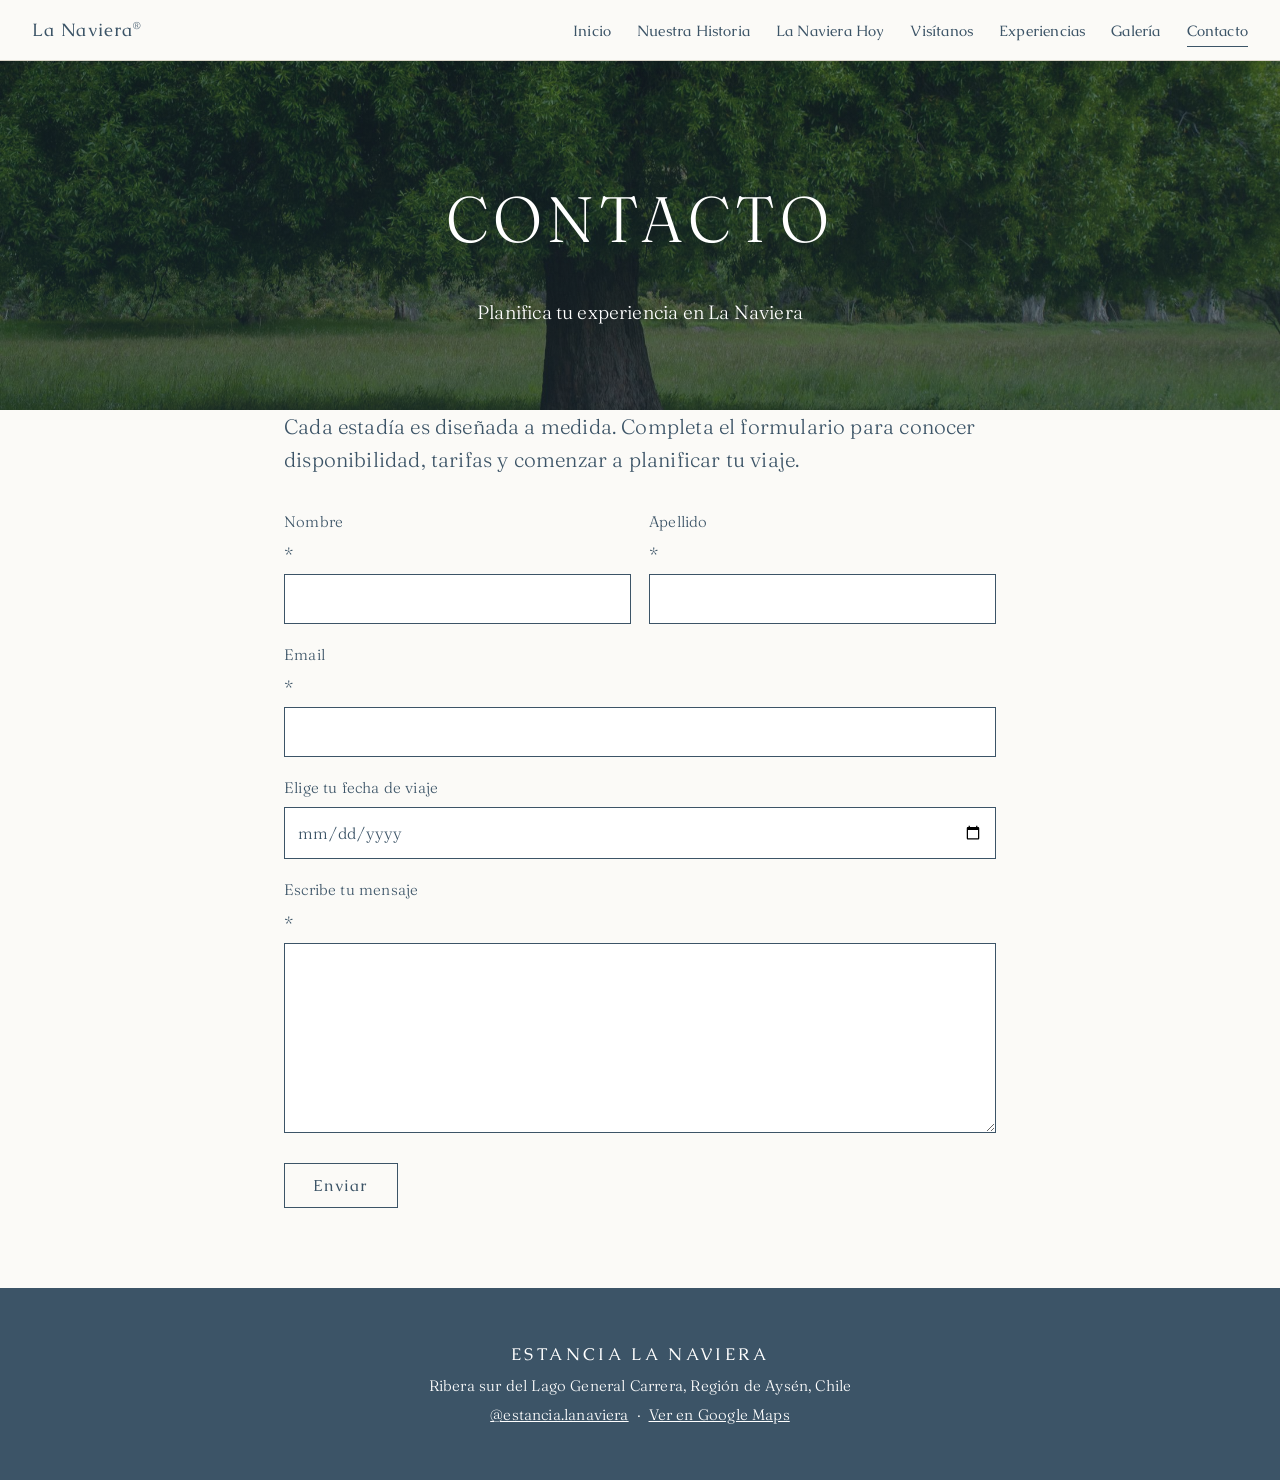
==== contacto/index.html @ 1878176e "Site" ====
<!doctype html>
<html lang="es">
<head>
<meta charset="utf-8">
<meta name="viewport" content="width=device-width, initial-scale=1">
<title>Contacto | Estancia La Naviera</title>
<meta name="description" content="Planifica tu viaje a La Naviera: consulta disponibilidad y tarifas de estadías a medida en el Lago General Carrera.">
<meta property="og:title" content="Contacto | Estancia La Naviera">
<meta property="og:description" content="Planifica tu viaje a La Naviera: consulta disponibilidad y tarifas de estadías a medida en el Lago General Carrera.">
<meta property="og:type" content="website">
<meta property="og:image" content="https://lanaviera.cl/images/inicio-hero.jpg">
<link rel="preconnect" href="https://fonts.googleapis.com">
<link rel="preconnect" href="https://fonts.gstatic.com" crossorigin>
<link href="https://fonts.googleapis.com/css2?family=Caudex:wght@400;700&family=Fraunces:opsz,wght@9..144,300;9..144,400;9..144,600&display=swap" rel="stylesheet">
<link rel="stylesheet" href="../assets/site.css">
</head>
<body class="">
<header class="site">
  <a class="brand" href="../">La Naviera<sup>®</sup></a>
  <button class="menu-btn" aria-expanded="false" aria-controls="nav">Menú</button>
  <nav id="nav" aria-label="Principal"><ul><li><a href="../">Inicio</a></li><li><a href="../nuestra-historia/">Nuestra Historia</a></li><li><a href="../la-naviera-hoy/">La Naviera Hoy</a></li><li><a href="../visitanos/">Visítanos</a></li><li><a href="../experiencias/">Experiencias</a></li><li><a href="../galeria/">Galería</a></li><li><a href="../contacto/" aria-current="page">Contacto</a></li></ul></nav>
</header>
<main>

<section class="page-head" style="--bg:url(../images/contacto/cabecera.jpg)">
  <h1>Contacto</h1>
  <p>Planifica tu experiencia en La Naviera</p>
</section>
<section class="wrap narrow">
  <p class="lead">Cada estadía es diseñada a medida. Completa el formulario para conocer disponibilidad, tarifas y comenzar a planificar tu viaje.</p>
  <form class="contact" action="https://formspree.io/f/REEMPLAZAR_ID" method="post">
    <div class="row">
      <label>Nombre <span aria-hidden="true">*</span><input name="nombre" required autocomplete="given-name"></label>
      <label>Apellido <span aria-hidden="true">*</span><input name="apellido" required autocomplete="family-name"></label>
    </div>
    <label>Email <span aria-hidden="true">*</span><input type="email" name="email" required autocomplete="email"></label>
    <label>Elige tu fecha de viaje<input type="date" name="fecha_de_viaje"></label>
    <label>Escribe tu mensaje <span aria-hidden="true">*</span><textarea name="mensaje" rows="6" required></textarea></label>
    <input type="text" name="_gotcha" tabindex="-1" autocomplete="off" class="hp" aria-hidden="true">
    <input type="hidden" name="_subject" value="Consulta desde lanaviera.cl">
    <button class="btn" type="submit">Enviar</button>
  </form>
</section>

</main>
<footer class="site">
  <p class="foot-name">Estancia La Naviera</p>
  <p>Ribera sur del Lago General Carrera, Región de Aysén, Chile</p>
  <p><a href="https://www.instagram.com/estancia.lanaviera/" rel="noopener">@estancia.lanaviera</a> &nbsp;·&nbsp; <a href="https://www.google.com/maps/place/Estancia+La+Naviera/@-46.8469447,-72.7045841,15z/data=!3m1!4b1!4m6!3m5!1s0xae4b30122d4ef925:0x370ae4fd4bd5f551!8m2!3d-46.8469448!4d-72.7045841!16s%2Fg%2F11vymwhdpd?entry=ttu&g_ep=EgoyMDI2MDMxOC4xIKXMDSoASAFQAw%3D%3D" rel="noopener">Ver en Google Maps</a></p>
</footer>
<dialog id="lightbox"><button class="lb-close" aria-label="Cerrar">&times;</button><img alt=""></dialog>
<script src="../assets/site.js"></script>
</body>
</html>
---- assets/site.css ----
:root{--ink:#3c5467;--band:#4f7098;--paper:#fbfaf7;--rule:#d9d4c9;--soft:#dcd7cc}
*{box-sizing:border-box}
html{scroll-behavior:smooth}
body{margin:0;background:var(--paper);color:var(--ink);font-family:"Fraunces",Georgia,serif;font-weight:300;font-size:1.125rem;line-height:1.75;letter-spacing:.01em}
img{max-width:100%;height:auto;display:block;color:transparent}
a{color:inherit}
h1,h2,h3{font-weight:400;line-height:1.2;margin:0 0 .6em}
h2{font-size:clamp(1.6rem,3.2vw,2.2rem)}
h3{font-size:1.35rem}
p{margin:0 0 1.1em}
.wrap{max-width:1120px;margin:0 auto;padding:0 24px}
.narrow{max-width:760px}
.center{text-align:center}
.prose{max-width:760px;padding-top:56px;padding-bottom:24px}
.lead{font-size:1.3rem;line-height:1.6}

header.site{position:sticky;top:0;z-index:20;display:flex;align-items:center;justify-content:space-between;gap:24px;padding:14px 32px;background:rgba(251,250,247,.96);border-bottom:1px solid var(--rule)}
.brand{font-family:"Caudex",serif;font-size:1.15rem;text-decoration:none;letter-spacing:.06em;white-space:nowrap}
.brand sup{font-size:.55em}
header nav ul{display:flex;gap:26px;list-style:none;margin:0;padding:0}
header nav a{font-family:"Caudex",serif;font-size:.95rem;text-decoration:none;padding:6px 0;border-bottom:1px solid transparent}
header nav a:hover,header nav a[aria-current]{border-bottom-color:var(--ink)}
.menu-btn{display:none;font:inherit;font-family:"Caudex",serif;background:none;border:1px solid var(--ink);color:var(--ink);padding:6px 14px;cursor:pointer}

.hero{min-height:calc(100vh - 58px);display:flex;align-items:flex-end;color:#fff;background:linear-gradient(rgba(30,45,58,.25),rgba(30,45,58,.55)),#5d7a92 url(../images/inicio-hero.jpg) center/cover}
.home .hero{background-image:linear-gradient(rgba(30,45,58,.25),rgba(30,45,58,.55)),url(../images/inicio-hero.jpg)}
.hero-inner{max-width:1120px;margin:0 auto;padding:0 24px 64px;width:100%}
.kicker{letter-spacing:.35em;text-transform:uppercase;font-size:.9rem;margin:0}
.hero h1{font-size:clamp(3rem,12vw,9rem);letter-spacing:.04em;text-transform:uppercase;font-weight:300;margin:.05em 0 .25em}
.hero .lede{max-width:760px;font-size:1.2rem}
.welcome{letter-spacing:.3em;text-transform:uppercase;font-size:.85rem;margin-top:1.5em}

.section-title{text-align:center;margin:72px 0 40px;letter-spacing:.08em}
.split{display:grid;grid-template-columns:1fr 1fr;gap:48px;padding-bottom:72px}
.split .section-title{grid-column:1/-1;margin-bottom:0}
.card h3{letter-spacing:.04em}
.pull,.poem{margin:1.6em 0;padding:0}
.pull{font-size:1.35rem;font-style:italic;line-height:1.5}
cite{display:block;font-style:normal;font-size:.85rem;letter-spacing:.12em;text-transform:uppercase;margin-top:.8em;opacity:.8}
.poem{font-style:italic;text-align:center;margin:56px auto}
.poem span{display:block}
.btn{display:inline-block;margin-top:.8em;padding:11px 28px;border:1px solid var(--ink);text-decoration:none;font-family:"Caudex",serif;letter-spacing:.08em;background:transparent;color:var(--ink);cursor:pointer;font-size:1rem}
.btn:hover{background:var(--ink);color:#fff}
.btn.light{border-color:#fff;color:#fff}
.btn.light:hover{background:#fff;color:var(--band)}
.band{background:var(--band);color:#fff;padding:72px 0;text-align:center}
.band .narrow{max-width:760px}
.band .poem,.band a{color:#fff}

.ph{margin:0;background:var(--soft)}
.ph img{width:100%}
.card .ph{margin:1.4em 0}
.strip{display:grid;grid-template-columns:repeat(4,1fr);gap:10px}
.strip .ph{aspect-ratio:4/5}
.strip .ph img{height:100%;object-fit:cover}
.ig{margin:24px 0 72px}

.page-head{padding:120px 24px 80px;text-align:center;color:#fff;background:linear-gradient(rgba(30,45,58,.5),rgba(30,45,58,.6)),#5d7a92 var(--bg,none) center/cover}
.page-head.plain{background:none;color:var(--ink);padding:72px 24px 24px}
.page-head h1{font-size:clamp(2.2rem,6vw,4rem);letter-spacing:.08em;text-transform:uppercase;font-weight:300}
.page-head p{max-width:720px;margin:0 auto;font-size:1.2rem}
.prose .ph{margin:2.2em 0}
.prose .ph.wide{margin-left:-60px;margin-right:-60px}
.book{display:grid;grid-template-columns:240px 1fr;gap:40px;align-items:center;margin:72px 0;padding-top:48px;border-top:1px solid var(--rule)}

.topics{padding-top:32px}
.topic{display:grid;grid-template-columns:1fr 1fr;gap:56px;align-items:center;padding:56px 0;border-bottom:1px solid var(--rule)}
.topic:nth-child(even) div{order:2}
.topic .ph{aspect-ratio:4/3}
.topic .ph img{height:100%;object-fit:cover}

.lodging{padding-top:56px}
.lodging p{max-width:760px}
.rail{display:flex;gap:12px;overflow-x:auto;scroll-snap-type:x mandatory;padding-bottom:12px;margin-bottom:16px}
.rail .ph{flex:0 0 min(72vw,520px);scroll-snap-align:start;aspect-ratio:4/3;cursor:zoom-in}
.rail .ph img{height:100%;object-fit:cover}
.pkg{list-style:none;padding:0;margin:0 0 24px;font-size:1.25rem}
.pkg li{padding:10px 0;border-bottom:1px solid rgba(255,255,255,.35)}
.pkg a{text-decoration:none}
.pkg a:hover{text-decoration:underline}

.exps{padding-top:56px}
.exps>h2{text-align:center;letter-spacing:.08em}
.group-intro{text-align:center;max-width:620px;margin:0 auto 32px;font-style:italic}
.exp{padding:28px 0;border-top:1px solid var(--rule);max-width:860px;margin:0 auto}
.exp header{display:flex;justify-content:space-between;gap:24px;align-items:baseline;flex-wrap:wrap}
.dur{font-family:"Caudex",serif;letter-spacing:.14em;text-transform:uppercase;font-size:.85rem}
.note{max-width:860px;margin:32px auto;font-size:.95rem;font-style:italic}

.masonry{column-count:3;column-gap:12px;margin:32px 0}
.masonry a{display:block;margin-bottom:12px;background:var(--soft);min-height:120px;cursor:zoom-in}
.archive h2{text-align:center;margin-bottom:8px}
dialog#lightbox{border:0;padding:0;background:transparent;max-width:94vw;max-height:94vh}
dialog#lightbox::backdrop{background:rgba(20,28,36,.9)}
dialog#lightbox img{max-height:90vh;width:auto;margin:auto}
.lb-close{position:absolute;top:0;right:0;font-size:2rem;line-height:1;background:rgba(0,0,0,.5);color:#fff;border:0;padding:6px 14px;cursor:pointer}

.contact{display:grid;gap:18px;margin:32px 0 80px}
.contact .row{display:grid;grid-template-columns:1fr 1fr;gap:18px}
.contact label{display:grid;gap:6px;font-size:.95rem}
.contact input,.contact textarea{font:inherit;font-size:1rem;color:var(--ink);padding:10px 12px;border:1px solid var(--ink);background:#fff;border-radius:0}
.contact input:focus,.contact textarea:focus{outline:2px solid var(--band);outline-offset:1px}
.contact .btn{justify-self:start}
.hp{position:absolute;left:-9999px}

footer.site{background:var(--ink);color:#fff;text-align:center;padding:48px 24px;font-size:.95rem}
footer.site p{margin:.2em 0}
.foot-name{font-family:"Caudex",serif;letter-spacing:.2em;text-transform:uppercase;font-size:1.05rem}

@media (max-width:900px){
  header.site{padding:12px 20px;flex-wrap:wrap}
  .menu-btn{display:block}
  header nav{display:none;width:100%}
  header nav.open{display:block}
  header nav ul{flex-direction:column;gap:2px;padding:10px 0}
  header nav a{display:block;padding:10px 0}
  .split,.topic,.book{grid-template-columns:1fr;gap:28px}
  .topic:nth-child(even) div{order:0}
  .strip{grid-template-columns:repeat(2,1fr)}
  .masonry{column-count:2}
  .prose .ph.wide{margin-left:0;margin-right:0}
  .book{justify-items:center;text-align:center}
  .book .ph{max-width:220px}
}
@media (max-width:560px){
  body{font-size:1.05rem}
  .masonry{column-count:1}
  .contact .row{grid-template-columns:1fr}
  .hero-inner{padding-bottom:40px}
}
@media (prefers-reduced-motion:reduce){html{scroll-behavior:auto}}
.pkg .en{margin-left:12px;font-size:.8rem;letter-spacing:.12em;text-transform:uppercase;border:1px solid rgba(255,255,255,.6);padding:2px 10px;white-space:nowrap}
.exp{display:grid;grid-template-columns:300px 1fr;gap:32px;align-items:start}
.exp .ph{aspect-ratio:4/3}
.exp .ph img{height:100%;object-fit:cover}
.band .map{margin:40px auto 0;max-width:820px;background:#fff;padding:8px}
@media (max-width:700px){.exp{grid-template-columns:1fr;gap:16px}}
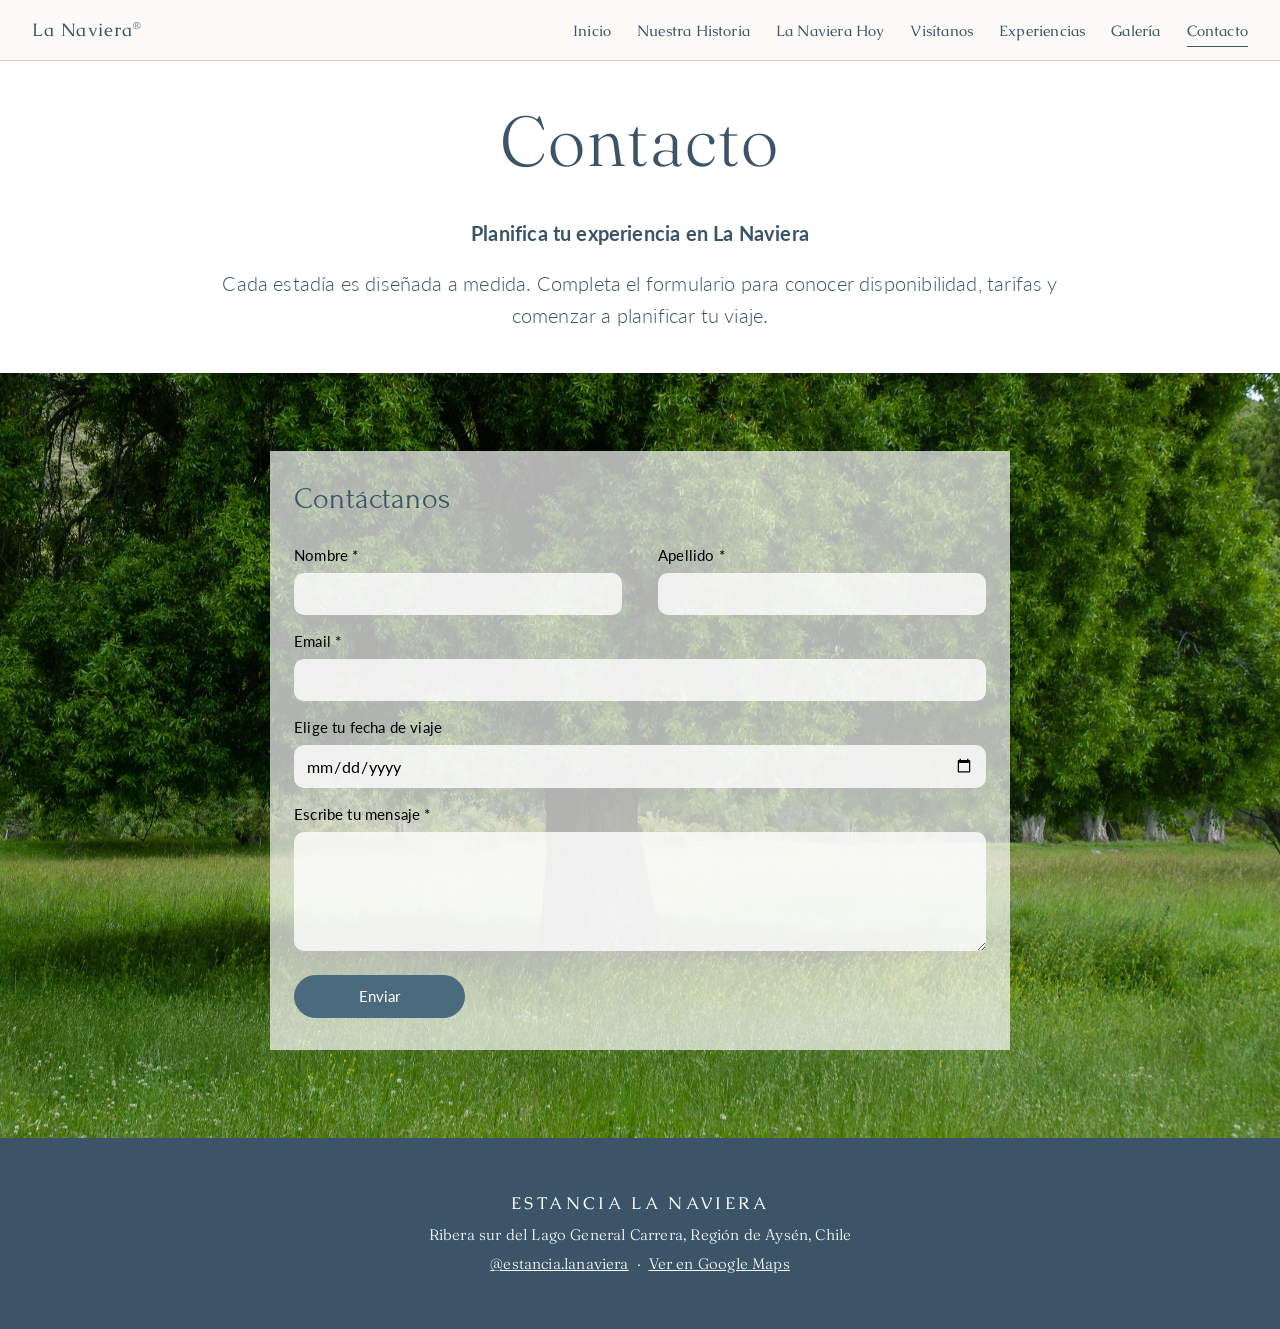
==== commit 4e04ea32: "Match Wix layout" ====
--- a/contacto/index.html
+++ b/contacto/index.html
@@ -11,10 +11,10 @@
 <meta property="og:image" content="https://lanaviera.cl/images/inicio-hero.jpg">
 <link rel="preconnect" href="https://fonts.googleapis.com">
 <link rel="preconnect" href="https://fonts.gstatic.com" crossorigin>
-<link href="https://fonts.googleapis.com/css2?family=Caudex:wght@400;700&family=Fraunces:opsz,wght@9..144,300;9..144,400;9..144,600&display=swap" rel="stylesheet">
+<link href="https://fonts.googleapis.com/css2?family=Caudex:wght@400;700&family=Forum&family=Fraunces:opsz,wght@9..144,300;9..144,400;9..144,600&family=Lato:ital,wght@0,300;0,400;0,700;1,300&display=swap" rel="stylesheet">
 <link rel="stylesheet" href="../assets/site.css">
 </head>
-<body class="">
+<body>
 <header class="site">
   <a class="brand" href="../">La Naviera<sup>®</sup></a>
   <button class="menu-btn" aria-expanded="false" aria-controls="nav">Menú</button>
@@ -22,23 +22,25 @@
 </header>
 <main>
 
-<section class="page-head" style="--bg:url(../images/contacto/cabecera.jpg)">
-  <h1>Contacto</h1>
-  <p>Planifica tu experiencia en La Naviera</p>
+<section class="w-title">
+  <h1 class="display">Contacto</h1>
+  <p><strong>Planifica tu experiencia en La Naviera</strong></p>
+  <p>Cada estadía es diseñada a medida. Completa el formulario para conocer disponibilidad, tarifas y comenzar a planificar tu viaje.</p>
 </section>
-<section class="wrap narrow">
-  <p class="lead">Cada estadía es diseñada a medida. Completa el formulario para conocer disponibilidad, tarifas y comenzar a planificar tu viaje.</p>
+<section class="contact-bg">
+  <img class="bg" src="../images/contacto/cabecera.jpg" alt="" loading="lazy">
   <form class="contact" action="https://formspree.io/f/REEMPLAZAR_ID" method="post">
+    <h2>Contáctanos</h2>
     <div class="row">
-      <label>Nombre <span aria-hidden="true">*</span><input name="nombre" required autocomplete="given-name"></label>
-      <label>Apellido <span aria-hidden="true">*</span><input name="apellido" required autocomplete="family-name"></label>
+      <label>Nombre *<input name="nombre" required autocomplete="given-name"></label>
+      <label>Apellido *<input name="apellido" required autocomplete="family-name"></label>
     </div>
-    <label>Email <span aria-hidden="true">*</span><input type="email" name="email" required autocomplete="email"></label>
+    <label>Email *<input type="email" name="email" required autocomplete="email"></label>
     <label>Elige tu fecha de viaje<input type="date" name="fecha_de_viaje"></label>
-    <label>Escribe tu mensaje <span aria-hidden="true">*</span><textarea name="mensaje" rows="6" required></textarea></label>
+    <label>Escribe tu mensaje *<textarea name="mensaje" rows="4" required></textarea></label>
     <input type="text" name="_gotcha" tabindex="-1" autocomplete="off" class="hp" aria-hidden="true">
     <input type="hidden" name="_subject" value="Consulta desde lanaviera.cl">
-    <button class="btn" type="submit">Enviar</button>
+    <button class="pill dark" type="submit">Enviar</button>
   </form>
 </section>
 
--- a/assets/site.css
+++ b/assets/site.css
@@ -1,19 +1,12 @@
-:root{--ink:#3c5467;--band:#4f7098;--paper:#fbfaf7;--rule:#d9d4c9;--soft:#dcd7cc}
+:root{--ink:#3c5467;--band:#4f7098;--paper:#fbfaf7;--rule:#d9d4c9;--soft:#dcd7cc;
+  --blue:#55799b;--blue-light:#85a1b9;--blue-dark:#4a6b7e;--cream:#f9faf3;--slate:#3c5467}
 *{box-sizing:border-box}
 html{scroll-behavior:smooth}
-body{margin:0;background:var(--paper);color:var(--ink);font-family:"Fraunces",Georgia,serif;font-weight:300;font-size:1.125rem;line-height:1.75;letter-spacing:.01em}
+body{margin:0;background:#fff;color:var(--ink);font-family:"Fraunces",Georgia,serif;font-weight:300;font-size:1.125rem;line-height:1.75;letter-spacing:.01em}
 img{max-width:100%;height:auto;display:block;color:transparent}
 a{color:inherit}
-h1,h2,h3{font-weight:400;line-height:1.2;margin:0 0 .6em}
-h2{font-size:clamp(1.6rem,3.2vw,2.2rem)}
-h3{font-size:1.35rem}
-p{margin:0 0 1.1em}
-.wrap{max-width:1120px;margin:0 auto;padding:0 24px}
-.narrow{max-width:760px}
-.center{text-align:center}
-.prose{max-width:760px;padding-top:56px;padding-bottom:24px}
-.lead{font-size:1.3rem;line-height:1.6}
-
+
+/* ---------- header (unchanged) ---------- */
 header.site{position:sticky;top:0;z-index:20;display:flex;align-items:center;justify-content:space-between;gap:24px;padding:14px 32px;background:rgba(251,250,247,.96);border-bottom:1px solid var(--rule)}
 .brand{font-family:"Caudex",serif;font-size:1.15rem;text-decoration:none;letter-spacing:.06em;white-space:nowrap}
 .brand sup{font-size:.55em}
@@ -22,91 +15,177 @@
 header nav a:hover,header nav a[aria-current]{border-bottom-color:var(--ink)}
 .menu-btn{display:none;font:inherit;font-family:"Caudex",serif;background:none;border:1px solid var(--ink);color:var(--ink);padding:6px 14px;cursor:pointer}
 
-.hero{min-height:calc(100vh - 58px);display:flex;align-items:flex-end;color:#fff;background:linear-gradient(rgba(30,45,58,.25),rgba(30,45,58,.55)),#5d7a92 url(../images/inicio-hero.jpg) center/cover}
-.home .hero{background-image:linear-gradient(rgba(30,45,58,.25),rgba(30,45,58,.55)),url(../images/inicio-hero.jpg)}
-.hero-inner{max-width:1120px;margin:0 auto;padding:0 24px 64px;width:100%}
-.kicker{letter-spacing:.35em;text-transform:uppercase;font-size:.9rem;margin:0}
-.hero h1{font-size:clamp(3rem,12vw,9rem);letter-spacing:.04em;text-transform:uppercase;font-weight:300;margin:.05em 0 .25em}
-.hero .lede{max-width:760px;font-size:1.2rem}
-.welcome{letter-spacing:.3em;text-transform:uppercase;font-size:.85rem;margin-top:1.5em}
-
-.section-title{text-align:center;margin:72px 0 40px;letter-spacing:.08em}
-.split{display:grid;grid-template-columns:1fr 1fr;gap:48px;padding-bottom:72px}
-.split .section-title{grid-column:1/-1;margin-bottom:0}
-.card h3{letter-spacing:.04em}
-.pull,.poem{margin:1.6em 0;padding:0}
-.pull{font-size:1.35rem;font-style:italic;line-height:1.5}
-cite{display:block;font-style:normal;font-size:.85rem;letter-spacing:.12em;text-transform:uppercase;margin-top:.8em;opacity:.8}
-.poem{font-style:italic;text-align:center;margin:56px auto}
-.poem span{display:block}
-.btn{display:inline-block;margin-top:.8em;padding:11px 28px;border:1px solid var(--ink);text-decoration:none;font-family:"Caudex",serif;letter-spacing:.08em;background:transparent;color:var(--ink);cursor:pointer;font-size:1rem}
-.btn:hover{background:var(--ink);color:#fff}
-.btn.light{border-color:#fff;color:#fff}
-.btn.light:hover{background:#fff;color:var(--band)}
-.band{background:var(--band);color:#fff;padding:72px 0;text-align:center}
-.band .narrow{max-width:760px}
-.band .poem,.band a{color:#fff}
-
-.ph{margin:0;background:var(--soft)}
-.ph img{width:100%}
-.card .ph{margin:1.4em 0}
-.strip{display:grid;grid-template-columns:repeat(4,1fr);gap:10px}
-.strip .ph{aspect-ratio:4/5}
-.strip .ph img{height:100%;object-fit:cover}
-.ig{margin:24px 0 72px}
-
-.page-head{padding:120px 24px 80px;text-align:center;color:#fff;background:linear-gradient(rgba(30,45,58,.5),rgba(30,45,58,.6)),#5d7a92 var(--bg,none) center/cover}
-.page-head.plain{background:none;color:var(--ink);padding:72px 24px 24px}
-.page-head h1{font-size:clamp(2.2rem,6vw,4rem);letter-spacing:.08em;text-transform:uppercase;font-weight:300}
-.page-head p{max-width:720px;margin:0 auto;font-size:1.2rem}
-.prose .ph{margin:2.2em 0}
-.prose .ph.wide{margin-left:-60px;margin-right:-60px}
-.book{display:grid;grid-template-columns:240px 1fr;gap:40px;align-items:center;margin:72px 0;padding-top:48px;border-top:1px solid var(--rule)}
-
-.topics{padding-top:32px}
-.topic{display:grid;grid-template-columns:1fr 1fr;gap:56px;align-items:center;padding:56px 0;border-bottom:1px solid var(--rule)}
-.topic:nth-child(even) div{order:2}
-.topic .ph{aspect-ratio:4/3}
-.topic .ph img{height:100%;object-fit:cover}
-
-.lodging{padding-top:56px}
-.lodging p{max-width:760px}
-.rail{display:flex;gap:12px;overflow-x:auto;scroll-snap-type:x mandatory;padding-bottom:12px;margin-bottom:16px}
-.rail .ph{flex:0 0 min(72vw,520px);scroll-snap-align:start;aspect-ratio:4/3;cursor:zoom-in}
-.rail .ph img{height:100%;object-fit:cover}
-.pkg{list-style:none;padding:0;margin:0 0 24px;font-size:1.25rem}
-.pkg li{padding:10px 0;border-bottom:1px solid rgba(255,255,255,.35)}
-.pkg a{text-decoration:none}
-.pkg a:hover{text-decoration:underline}
-
-.exps{padding-top:56px}
-.exps>h2{text-align:center;letter-spacing:.08em}
-.group-intro{text-align:center;max-width:620px;margin:0 auto 32px;font-style:italic}
-.exp{padding:28px 0;border-top:1px solid var(--rule);max-width:860px;margin:0 auto}
-.exp header{display:flex;justify-content:space-between;gap:24px;align-items:baseline;flex-wrap:wrap}
-.dur{font-family:"Caudex",serif;letter-spacing:.14em;text-transform:uppercase;font-size:.85rem}
-.note{max-width:860px;margin:32px auto;font-size:.95rem;font-style:italic}
-
-.masonry{column-count:3;column-gap:12px;margin:32px 0}
-.masonry a{display:block;margin-bottom:12px;background:var(--soft);min-height:120px;cursor:zoom-in}
-.archive h2{text-align:center;margin-bottom:8px}
+/* ---------- footer (unchanged) ---------- */
+footer.site{background:var(--ink);color:#fff;text-align:center;padding:48px 24px;font-size:.95rem}
+footer.site p{margin:.2em 0}
+.foot-name{font-family:"Caudex",serif;letter-spacing:.2em;text-transform:uppercase;font-size:1.05rem}
+
+/* ---------- lightbox ---------- */
 dialog#lightbox{border:0;padding:0;background:transparent;max-width:94vw;max-height:94vh}
 dialog#lightbox::backdrop{background:rgba(20,28,36,.9)}
 dialog#lightbox img{max-height:90vh;width:auto;margin:auto}
 .lb-close{position:absolute;top:0;right:0;font-size:2rem;line-height:1;background:rgba(0,0,0,.5);color:#fff;border:0;padding:6px 14px;cursor:pointer}
 
-.contact{display:grid;gap:18px;margin:32px 0 80px}
-.contact .row{display:grid;grid-template-columns:1fr 1fr;gap:18px}
-.contact label{display:grid;gap:6px;font-size:.95rem}
-.contact input,.contact textarea{font:inherit;font-size:1rem;color:var(--ink);padding:10px 12px;border:1px solid var(--ink);background:#fff;border-radius:0}
-.contact input:focus,.contact textarea:focus{outline:2px solid var(--band);outline-offset:1px}
-.contact .btn{justify-self:start}
+/* ================= page body (follows the Wix layout) ================= */
+main{font-family:"Lato",Helvetica,Arial,sans-serif;font-weight:300;font-size:17px;line-height:1.6;color:var(--slate);overflow-x:hidden}
+main p{margin:0 0 .9em}
+main strong{font-weight:700}
+.center{text-align:center}
+.rule{border:0;border-top:1px solid #c9cfd4;max-width:1000px;margin:0 auto 24px}
+.display{font-family:"Fraunces",Georgia,serif;font-weight:300;font-size:clamp(2.4rem,6vw,4.4rem);letter-spacing:.03em;line-height:1.15;text-align:center;margin:0 0 .5em;color:var(--slate)}
+.display.md{font-size:clamp(1.9rem,4vw,2.5rem)}
+.display.sm{font-size:clamp(2rem,4.5vw,3.1rem)}
+.w-sec{padding:40px 20px 56px}
+.w-sec.flush{padding:10px 0 40px}
+
+/* buttons */
+.pill{display:inline-block;font-family:"Lato",sans-serif;font-weight:400;font-size:15px;text-decoration:none;padding:9px 34px;border-radius:12px;border:1px solid var(--blue);line-height:1.4;cursor:pointer;transition:opacity .2s}
+.pill:hover{opacity:.85}
+.pill.white{background:#fff;color:var(--blue);border-color:#fff}
+.pill.blue{background:var(--blue);color:#fff}
+.pill.light{background:var(--blue-light);border-color:var(--blue-light);color:#fff}
+.pill.outline{background:transparent;color:#fff;border-color:#fff}
+.pill.dark{background:var(--blue-dark);border-color:var(--blue-dark);color:#fff;border-radius:100px;padding:10px 64px}
+.w-sec .center{margin-top:28px}
+
+/* hero */
+.w-hero{position:relative;height:min(78vh,760px);min-height:380px;background:var(--slate);overflow:hidden}
+.w-hero img{width:100%;height:100%;object-fit:cover}
+.w-hero::after{content:"";position:absolute;inset:0;background:rgba(20,30,40,.18)}
+.hero-text{position:absolute;inset:0;z-index:1;display:flex;flex-direction:column;align-items:center;justify-content:center;color:#fff;text-align:center;padding:0 16px}
+.hero-text h1{font-family:"Fraunces",Georgia,serif;font-weight:300;font-size:clamp(2.6rem,8vw,6rem);letter-spacing:.04em;text-transform:uppercase;line-height:1;margin:0}
+.home-hero{height:min(92vh,940px)}
+.home-hero .hero-text h1{font-size:clamp(3.2rem,12vw,9.4rem)}
+.hero-kicker{font-family:"Fraunces",Georgia,serif;font-size:clamp(1rem,2vw,1.5rem);letter-spacing:.06em;text-transform:uppercase;margin:0 0 .2em}
+.forum .hero-text h1{font-family:"Forum",Georgia,serif;font-size:clamp(2.4rem,6vw,3.6rem)}
+.spaced .hero-text h1,h1.spaced{letter-spacing:.45em}
+
+/* intro under hero */
+.w-intro{max-width:930px;margin:0 auto;padding:36px 20px 24px;text-align:center;font-family:"Fraunces",Georgia,serif;font-size:clamp(1.1rem,2.2vw,1.375rem);line-height:1.55}
+.w-intro .strong,.w-title .strong{font-weight:600}
+.w-intro.lines{font-family:"Lato",sans-serif;font-weight:300;font-size:clamp(1.05rem,2vw,1.25rem)}
+.w-title{max-width:930px;margin:0 auto;padding:40px 20px 24px;text-align:center}
+.w-title h1.spaced{font-family:"Fraunces",Georgia,serif;font-weight:400;font-size:clamp(1.8rem,5vw,3.5rem);text-transform:uppercase;margin:0 0 .3em}
+.w-title p{font-size:clamp(1rem,2vw,1.25rem)}
+.w-title .strong{font-family:"Fraunces",Georgia,serif;font-size:clamp(1.1rem,2.2vw,1.375rem)}
+
+/* home: cards */
+.cards{display:grid;grid-template-columns:1fr 1fr;gap:56px;max-width:900px;margin:40px auto 0;align-items:start}
+.card{background:var(--blue);color:#fff;text-align:center;padding:0 28px 32px;margin-top:174px;font-size:18px}
+.card .circle{width:348px;max-width:100%;aspect-ratio:1;object-fit:cover;border-radius:50%;margin:-174px auto 24px}
+.card h3{font-family:"Lato",sans-serif;font-weight:700;font-size:18px;margin:0 0 1em}
+.card-quote{margin-top:1.2em}
+.card .pill{margin-top:20px}
+
+/* home: map band */
+.map-band{position:relative;max-width:1100px;margin:32px auto 0}
+.map-band .map{position:relative;z-index:1;width:741px;max-width:calc(100% - 40px);margin:0 auto}
+.map-band::before{content:"";position:absolute;left:50%;transform:translateX(-50%);width:100vw;top:45%;bottom:0;background:var(--blue)}
+.band-text{position:relative;z-index:1;color:#fff;text-align:center;padding:28px 20px 30px;font-size:16px}
+.band-text p{margin:0}
+
+/* sliders */
+.slider{position:relative;margin:24px 0 0}
+.sl-track{display:flex;gap:10px;overflow-x:auto;scroll-snap-type:x mandatory;scroll-behavior:smooth;scrollbar-width:none;padding:0 0 4px}
+.sl-track::-webkit-scrollbar{display:none}
+.slide{flex:0 0 auto;scroll-snap-align:start;display:block;background:var(--soft)}
+.slide img{height:100%;width:100%;object-fit:cover}
+.slider.tall .slide{width:354px;height:472px}
+.slider.wide .slide{height:464px}
+.slider.wide .slide img{width:auto;height:464px;object-fit:cover}
+.slider.ig .slide{width:258px;height:258px}
+.sl-prev,.sl-next{position:absolute;top:50%;transform:translateY(-50%);z-index:2;width:44px;height:64px;border:0;background:rgba(255,255,255,.75);color:var(--slate);font-size:40px;line-height:1;cursor:pointer}
+.sl-prev{left:0}.sl-next{right:0}
+.sl-prev:hover,.sl-next:hover{background:#fff}
+.ig-title{font-family:"Fraunces",Georgia,serif;font-weight:400;font-size:clamp(1.6rem,3.5vw,2.5rem);text-align:center;line-height:1.2;margin:0 0 8px}
+.ig-title a{font-size:.55em;text-decoration:none}
+
+/* quotes */
+.w-quote{max-width:820px;margin:0 auto;padding:24px 20px 64px;text-align:center}
+.w-quote blockquote{margin:24px 0 0;font-style:italic;font-size:18px;line-height:1.35}
+.w-quote blockquote span{display:block}
+.w-quote .gap{height:1.35em}
+.w-quote cite{display:block;font-style:normal;font-weight:700;margin-top:1.3em}
+.w-quote cite::before{content:"— "}
+.w-quote.poem blockquote{font-size:16px}
+
+/* historia zigzag */
+.zigzag{max-width:1100px;margin:40px auto 0}
+.zz{display:grid;grid-template-columns:1fr 1fr;gap:2px;margin-bottom:2px}
+.zz figure{margin:0;background:#d9e1d3;min-height:480px}
+.zz figure img{width:100%;height:100%;object-fit:cover}
+.zz.contain figure{background:#fff}
+.zz.contain figure img{object-fit:contain;padding:12px}
+.zz-text{background:var(--cream);color:var(--blue);padding:56px 40px;display:flex;flex-direction:column;justify-content:center;text-align:justify;hyphens:auto}
+.zz-text strong{color:var(--slate)}
+.zz.img-right figure{order:2}
+.book-band{display:grid;grid-template-columns:342px 1fr;gap:48px;align-items:center;background:var(--blue);padding:30px max(20px,calc((100vw - 900px)/2));margin-top:8px}
+.book-band img{box-shadow:0 6px 24px rgba(0,0,0,.25)}
+.book-band .band-text{text-align:center;padding:0}
+.book-band .band-text p{margin:0 0 .9em}
+
+/* hoy */
+.icons{position:relative;max-width:900px;margin:0 auto 40px;padding:0 20px}
+.icons a{position:absolute;width:22%;height:26%;transform:translate(-50%,-50%);border-radius:50%}
+.icons a:focus-visible{outline:2px solid var(--blue)}
+.bands{padding:20px 0 30px}
+.band-row{position:relative;display:grid;grid-template-columns:1fr 1fr;align-items:center;max-width:1200px;margin:0 auto 96px;padding:0}
+.band-row::before{content:"";position:absolute;left:50%;transform:translateX(-50%);width:100vw;top:32px;bottom:32px;background:var(--blue);z-index:0}
+.band-row figure{position:relative;z-index:1;margin:0}
+.band-row figure img{width:100%;aspect-ratio:4/3;object-fit:cover}
+.band-copy{position:relative;z-index:1;color:#fff;padding:40px 48px;text-align:justify}
+.band-copy h3{font-family:"Lato",sans-serif;font-weight:700;font-size:17px;text-align:center;margin:0 0 1.2em}
+.band-copy p{margin:0 0 .4em}
+.band-copy .pill{display:table;margin:22px auto 0}
+.band-row.img-right figure{order:2}
+
+/* visitanos */
+.lodges{display:grid;grid-template-columns:1fr 1fr;gap:48px;max-width:1300px;margin:40px auto 0;padding:0 20px}
+.show{position:relative;background:#2f2e2e;aspect-ratio:6/5}
+.show-frame{position:absolute;inset:0}
+.show-frame img{position:absolute;inset:0;width:100%;height:100%;object-fit:contain;opacity:0;transition:opacity .4s;cursor:zoom-in}
+.show-frame img.on{opacity:1}
+.sh-prev,.sh-next{position:absolute;top:50%;transform:translateY(-50%);border:0;background:transparent;color:#fff;font-size:48px;width:52px;height:80px;cursor:pointer;opacity:.8}
+.sh-prev{left:0}.sh-next{right:0}
+.sh-prev:hover,.sh-next:hover{opacity:1}
+.sh-count{position:absolute;right:14px;bottom:10px;color:#fff;font-size:14px;letter-spacing:.05em}
+.lodge-cap{background:#fff;text-align:center;padding:16px 24px 8px}
+.lodge-cap h3{font-family:"Fraunces",Georgia,serif;font-weight:400;font-size:clamp(1.6rem,3vw,2.2rem);margin:0 0 .3em}
+.lodge-cap p{font-size:16px}
+.packages{padding-top:48px}
+.packages ul{list-style:none;padding:0;margin:32px auto 0;max-width:700px}
+.packages li{margin:0 0 40px;text-align:center}
+.pill.wide{display:block;width:100%;padding:10px 20px}
+.packages .en{display:inline-block;margin-top:8px;font-size:13px;letter-spacing:.12em;text-transform:uppercase;color:var(--blue)}
+
+/* experiencias */
+.group-intro{text-align:center;font-size:18px;margin:0 auto 40px;max-width:850px}
+.xp-grid{display:flex;flex-wrap:wrap;justify-content:center;gap:56px 50px;max-width:1000px;margin:0 auto}
+.xp{width:290px;text-align:center}
+.xp img{width:280px;height:277px;object-fit:cover;margin:0 auto 24px}
+.xp h3{font-family:"Fraunces",Georgia,serif;font-weight:400;font-size:20px;line-height:1.4;margin:0 0 .6em}
+.xp .dur{font-family:"Fraunces",Georgia,serif;font-weight:600;font-size:12px;letter-spacing:.06em;text-transform:uppercase;margin:0 0 .9em}
+.xp p{font-size:14px;line-height:1.75}
+.note{max-width:820px;margin:56px auto 0;text-align:center;font-size:18px}
+
+/* galeria */
+.archive-band{background:var(--blue);padding:44px 0 60px;margin:20px 0 40px}
+.archive-band h2{font-family:"Fraunces",Georgia,serif;font-weight:400;font-size:clamp(2rem,4vw,2.75rem);color:#fff;text-align:center;margin:0 0 12px}
+.archive-band .slider.tall .slide{width:322px;height:589px}
+
+/* contacto */
+.contact-bg{position:relative;padding:78px 20px 88px;overflow:hidden}
+.contact-bg .bg{position:absolute;inset:0;width:100%;height:100%;object-fit:cover}
+.contact{position:relative;z-index:1;max-width:740px;margin:0 auto;background:rgba(255,255,255,.69);padding:24px 24px 32px;display:grid;gap:14px}
+.contact h2{font-family:"Forum",Georgia,serif;font-weight:400;font-size:30px;margin:0 0 6px}
+.contact .row{display:grid;grid-template-columns:1fr 1fr;gap:36px}
+.contact label{display:grid;gap:6px;font-family:"Lato",sans-serif;font-weight:400;font-size:15px;color:#000}
+.contact input,.contact textarea{font:inherit;font-size:16px;color:#000;padding:8px 12px;border:0;border-radius:10px;background:rgba(255,255,255,.8)}
+.contact input:focus,.contact textarea:focus{outline:2px solid var(--blue-dark)}
+.contact .pill{justify-self:start;margin-top:10px}
 .hp{position:absolute;left:-9999px}
 
-footer.site{background:var(--ink);color:#fff;text-align:center;padding:48px 24px;font-size:.95rem}
-footer.site p{margin:.2em 0}
-.foot-name{font-family:"Caudex",serif;letter-spacing:.2em;text-transform:uppercase;font-size:1.05rem}
-
+/* ---------- responsive ---------- */
 @media (max-width:900px){
   header.site{padding:12px 20px;flex-wrap:wrap}
   .menu-btn{display:block}
@@ -114,24 +193,33 @@
   header nav.open{display:block}
   header nav ul{flex-direction:column;gap:2px;padding:10px 0}
   header nav a{display:block;padding:10px 0}
-  .split,.topic,.book{grid-template-columns:1fr;gap:28px}
-  .topic:nth-child(even) div{order:0}
-  .strip{grid-template-columns:repeat(2,1fr)}
-  .masonry{column-count:2}
-  .prose .ph.wide{margin-left:0;margin-right:0}
-  .book{justify-items:center;text-align:center}
-  .book .ph{max-width:220px}
+  .cards,.lodges{grid-template-columns:1fr}
+  .cards{gap:36px;max-width:420px}
+  .zz,.band-row{grid-template-columns:1fr}
+  .zz.img-right figure,.band-row.img-right figure{order:0}
+  .zz figure{min-height:0}
+  .zz figure img{aspect-ratio:4/3;height:auto}
+  .zz-text{padding:32px 22px}
+  .band-row{margin-bottom:40px}
+  .band-row::before{top:0;bottom:0}
+  .band-copy{padding:28px 22px 36px}
+  .book-band{grid-template-columns:1fr;justify-items:center;padding:36px 20px}
+  .book-band img{max-width:240px}
+  .w-intro br,.w-title br,.group-intro br{display:none}
+  .slider.tall .slide{width:72vw;height:96vw;max-height:472px;max-width:354px}
+  .archive-band .slider.tall .slide{width:66vw;height:120vw;max-width:322px;max-height:589px}
+  .slider.wide .slide,.slider.wide .slide img{height:320px}
 }
 @media (max-width:560px){
-  body{font-size:1.05rem}
-  .masonry{column-count:1}
-  .contact .row{grid-template-columns:1fr}
-  .hero-inner{padding-bottom:40px}
+  main{font-size:16px}
+  .card{padding:0 20px 28px;margin-top:130px}
+  .card .circle{width:260px;margin-top:-130px}
+  .contact .row{grid-template-columns:1fr;gap:14px}
+  .xp{width:100%}
+  .xp img{width:100%;height:auto;aspect-ratio:1}
+  .slider.ig .slide{width:44vw;height:44vw}
+  .sl-prev,.sl-next{width:34px;height:52px;font-size:32px}
+  .w-hero{height:62vh}
+  .home-hero{height:80vh}
 }
-@media (prefers-reduced-motion:reduce){html{scroll-behavior:auto}}
-.pkg .en{margin-left:12px;font-size:.8rem;letter-spacing:.12em;text-transform:uppercase;border:1px solid rgba(255,255,255,.6);padding:2px 10px;white-space:nowrap}
-.exp{display:grid;grid-template-columns:300px 1fr;gap:32px;align-items:start}
-.exp .ph{aspect-ratio:4/3}
-.exp .ph img{height:100%;object-fit:cover}
-.band .map{margin:40px auto 0;max-width:820px;background:#fff;padding:8px}
-@media (max-width:700px){.exp{grid-template-columns:1fr;gap:16px}}
+@media (prefers-reduced-motion:reduce){html{scroll-behavior:auto}.sl-track{scroll-behavior:auto}}
